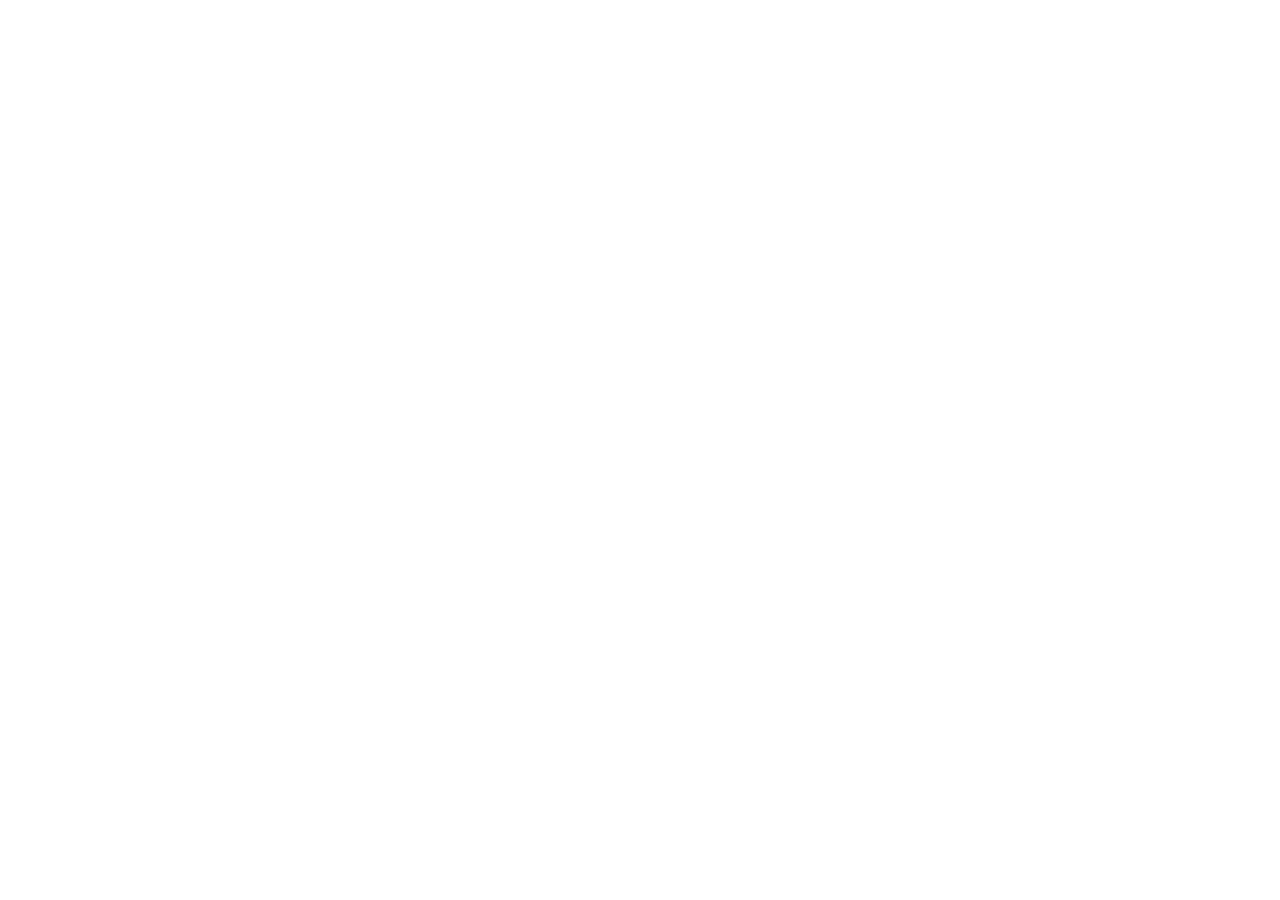
==== index.html @ 96d84e74 "Commit - 1 Scaffholding dei file nelle propie cartelle e preparazione di HTML" ====
<!DOCTYPE html>
<html lang="it">

<head>
    <meta charset="UTF-8">
    <meta name="viewport" content="width=device-width, initial-scale=1.0">
    <title>Document</title>
</head>

<body>

</body>

</html>
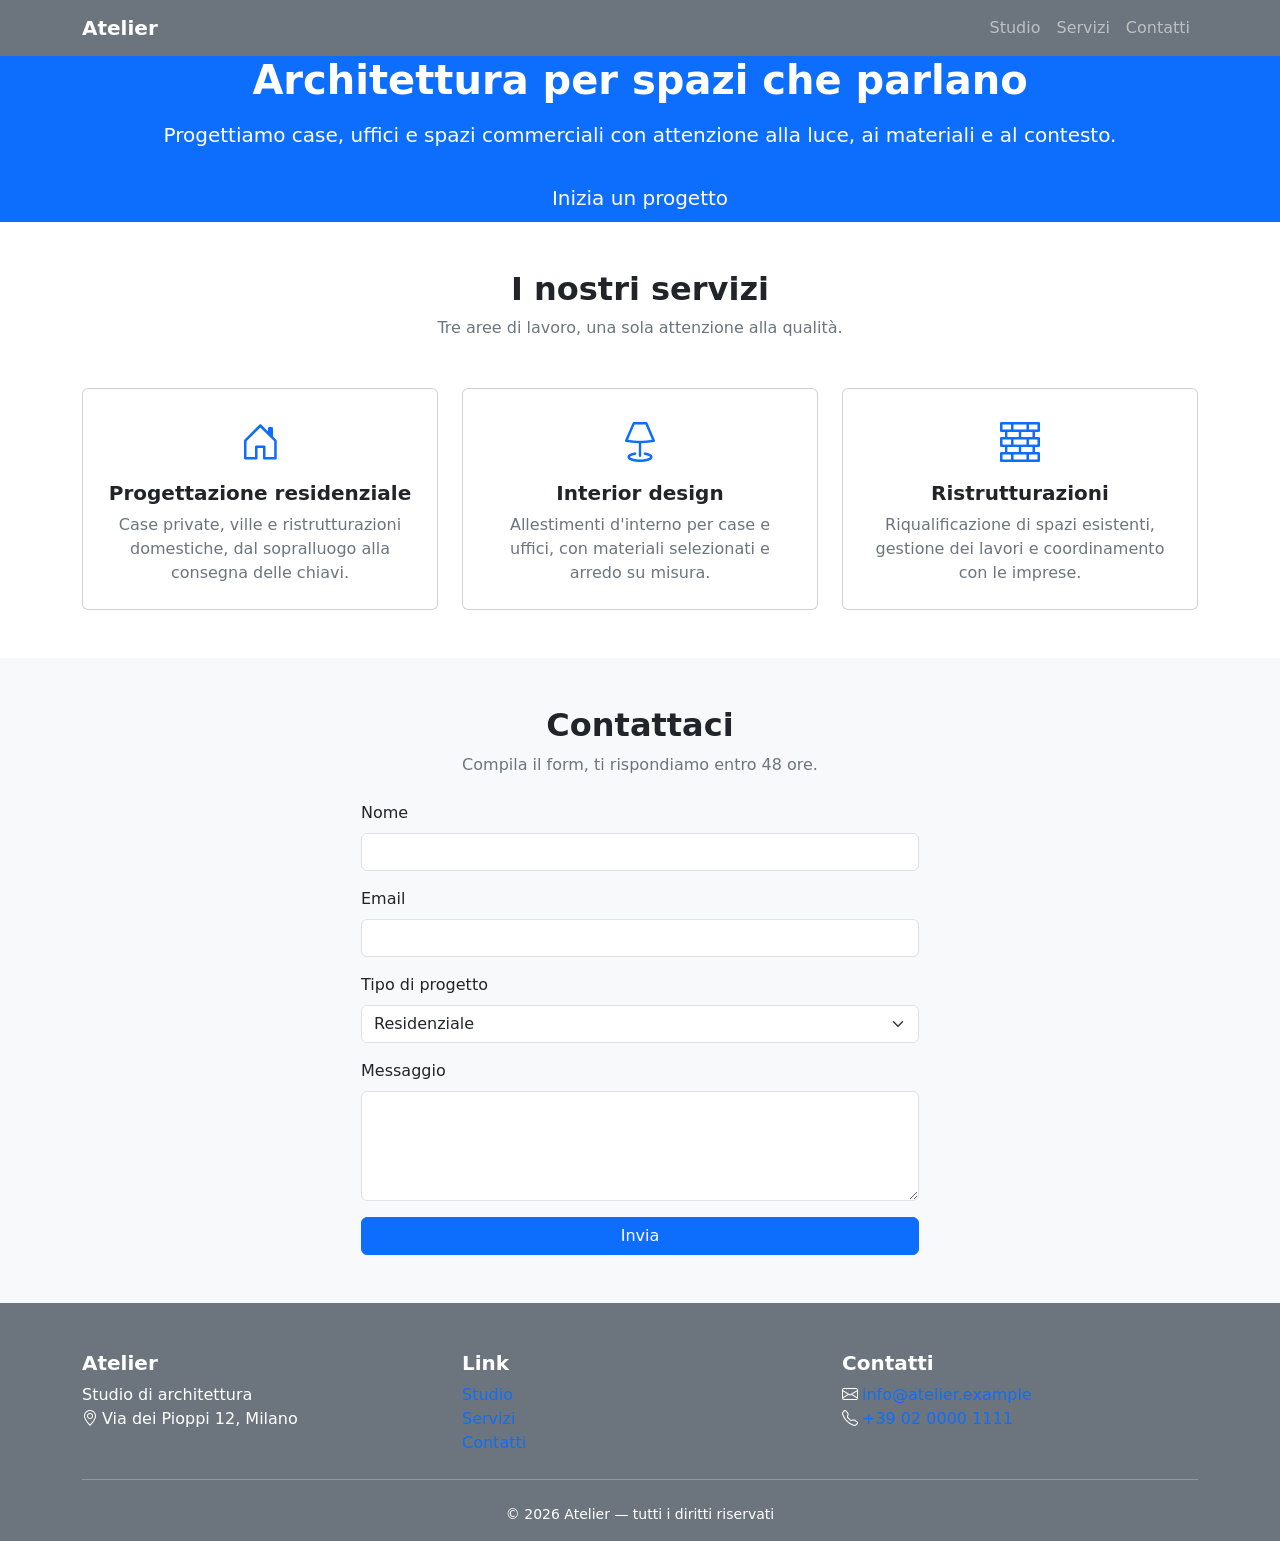
==== commit 8fc00c20: "Struttura HTML con Bootstrap 5.3.3 e Bootstrap Icons - Navbar sticky con hamburger sotto 768px:     " ====
--- a/index.html
+++ b/index.html
@@ -1,14 +1,157 @@
-<!DOCTYPE html>
+<!doctype html>
 <html lang="it">
 
 <head>
-    <meta charset="UTF-8">
-    <meta name="viewport" content="width=device-width, initial-scale=1.0">
-    <title>Document</title>
+    <meta charset="utf-8">
+    <meta name="viewport" content="width=device-width, initial-scale=1">
+    <title>Atelier — Studio di architettura</title>
+    <link href="https://cdn.jsdelivr.net/npm/bootstrap@5.3.9/dist/css/bootstrap.min.css" rel="stylesheet" integrity="sha384-yEPZ7jP9S0QKiUQ0m3jjsO4ProIW7wvR9gXkI7JOGa2XVsw53Yke2bsdkBbjmmiX" crossorigin="anonymous">
+    <link href="https://cdn.jsdelivr.net/npm/bootstrap-icons@1.13.2/font/bootstrap-icons.min.css" rel="stylesheet">
+    <link rel="stylesheet" href="assets/css/style.css">
 </head>
 
 <body>
 
+    <!-- NAVBAR -->
+    <header class="sticky-top">
+        <nav class="navbar navbar-expand-md bg-secondary" data-bs-theme="dark">
+            <div class="container">
+                <a class="navbar-brand fw-bold" href="#studio">Atelier</a>
+
+                <button class="navbar-toggler" type="button" data-bs-toggle="collapse" data-bs-target="#menu"
+                    aria-controls="menu" aria-expanded="false" aria-label="Apri menu">
+                    <span class="navbar-toggler-icon"></span>
+                </button>
+
+                <div class="collapse navbar-collapse" id="menu">
+                    <ul class="navbar-nav ms-auto">
+                        <li class="nav-item"><a class="nav-link" href="#studio">Studio</a></li>
+                        <li class="nav-item"><a class="nav-link" href="#servizi">Servizi</a></li>
+                        <li class="nav-item"><a class="nav-link" href="#contatti">Contatti</a></li>
+                    </ul>
+                </div>
+            </div>
+        </nav>
+    </header>
+
+    <main>
+
+        <!-- HERO -->
+        <section id="studio" class="hero bg-primary text-white d-flex align-items-center justify-content-center text-center">
+            <div class="container">
+                <h1 class="fw-bold mb-3">Architettura per spazi che parlano</h1>
+                <p class="lead mb-4">Progettiamo case, uffici e spazi commerciali con attenzione alla luce, ai materiali e al contesto.</p>
+                <a href="#contatti" class="btn btn-primary btn-lg">Inizia un progetto</a>
+            </div>
+        </section>
+
+        <!-- SERVIZI -->
+        <section id="servizi" class="py-5">
+            <div class="container">
+                <div class="text-center mb-5">
+                    <h2 class="fw-bold">I nostri servizi</h2>
+                    <p class="text-secondary">Tre aree di lavoro, una sola attenzione alla qualità.</p>
+                </div>
+
+                <div class="row g-4">
+                    <div class="col-12 col-md-4">
+                        <article class="card card-elevata h-100 text-center p-4">
+                            <i class="bi bi-house-door fs-1 text-primary mb-2"></i>
+                            <h3 class="h5 fw-bold">Progettazione residenziale</h3>
+                            <p class="text-secondary mb-0">Case private, ville e ristrutturazioni domestiche, dal sopralluogo alla consegna delle chiavi.</p>
+                        </article>
+                    </div>
+                    <div class="col-12 col-md-4">
+                        <article class="card card-elevata h-100 text-center p-4">
+                            <i class="bi bi-lamp fs-1 text-primary mb-2"></i>
+                            <h3 class="h5 fw-bold">Interior design</h3>
+                            <p class="text-secondary mb-0">Allestimenti d'interno per case e uffici, con materiali selezionati e arredo su misura.</p>
+                        </article>
+                    </div>
+                    <div class="col-12 col-md-4">
+                        <article class="card card-elevata h-100 text-center p-4">
+                            <i class="bi bi-bricks fs-1 text-primary mb-2"></i>
+                            <h3 class="h5 fw-bold">Ristrutturazioni</h3>
+                            <p class="text-secondary mb-0">Riqualificazione di spazi esistenti, gestione dei lavori e coordinamento con le imprese.</p>
+                        </article>
+                    </div>
+                </div>
+            </div>
+        </section>
+
+        <!-- CONTATTI -->
+        <section id="contatti" class="py-5 bg-body-tertiary">
+            <div class="container">
+                <div class="text-center mb-4">
+                    <h2 class="fw-bold">Contattaci</h2>
+                    <p class="text-secondary">Compila il form, ti rispondiamo entro 48 ore.</p>
+                </div>
+
+                <div class="col-12 col-md-8 col-lg-6 mx-auto">
+                    <form id="form-contatti">
+                        <div class="mb-3">
+                            <label for="nome" class="form-label">Nome</label>
+                            <input type="text" id="nome" class="form-control">
+                        </div>
+                        <div class="mb-3">
+                            <label for="email" class="form-label">Email</label>
+                            <input type="email" id="email" class="form-control">
+                        </div>
+                        <div class="mb-3">
+                            <label for="tipo" class="form-label">Tipo di progetto</label>
+                            <select id="tipo" class="form-select">
+                                <option>Residenziale</option>
+                                <option>Interior design</option>
+                                <option>Ristrutturazione</option>
+                            </select>
+                        </div>
+                        <div class="mb-3">
+                            <label for="messaggio" class="form-label">Messaggio</label>
+                            <textarea id="messaggio" class="form-control" rows="4"></textarea>
+                        </div>
+                        <button type="submit" class="btn btn-primary w-100">Invia</button>
+                    </form>
+                </div>
+            </div>
+        </section>
+
+    </main>
+
+    <!-- FOOTER -->
+    <footer class="bg-secondary text-white pt-5 pb-3">
+        <div class="container">
+            <div class="row g-4">
+                <div class="col-12 col-md-4">
+                    <h3 class="h5 fw-bold">Atelier</h3>
+                    <p class="mb-0">
+                        Studio di architettura<br>
+                        <i class="bi bi-geo-alt me-1"></i>Via dei Pioppi 12, Milano
+                    </p>
+                </div>
+                <div class="col-12 col-md-4">
+                    <h3 class="h5 fw-bold">Link</h3>
+                    <ul class="list-unstyled mb-0">
+                        <li><a class="link-footer text-decoration-none" href="#studio">Studio</a></li>
+                        <li><a class="link-footer text-decoration-none" href="#servizi">Servizi</a></li>
+                        <li><a class="link-footer text-decoration-none" href="#contatti">Contatti</a></li>
+                    </ul>
+                </div>
+                <div class="col-12 col-md-4">
+                    <h3 class="h5 fw-bold">Contatti</h3>
+                    <ul class="list-unstyled mb-0">
+                        <li><i class="bi bi-envelope me-1"></i><a class="link-footer text-decoration-none" href="mailto:info@atelier.example">info@atelier.example</a></li>
+                        <li><i class="bi bi-telephone me-1"></i><a class="link-footer text-decoration-none" href="tel:+390200001111">+39 02 0000 1111</a></li>
+                    </ul>
+                </div>
+            </div>
+
+            <hr class="my-4">
+            <p class="text-center small mb-0">© 2026 Atelier — tutti i diritti riservati</p>
+        </div>
+    </footer>
+
+    <script src="https://cdn.jsdelivr.net/npm/bootstrap@5.3.9/dist/js/bootstrap.bundle.min.js" integrity="sha384-WyOxWvTyr1QaMPfiPJSv76iReVthorl5uWlFtZPyK0IEB0hGzo9y5Bp9mYanr8Bu" crossorigin="anonymous"></script>
+    <script src="assets/js/script.js"></script>
 </body>
 
-</html>+</html>
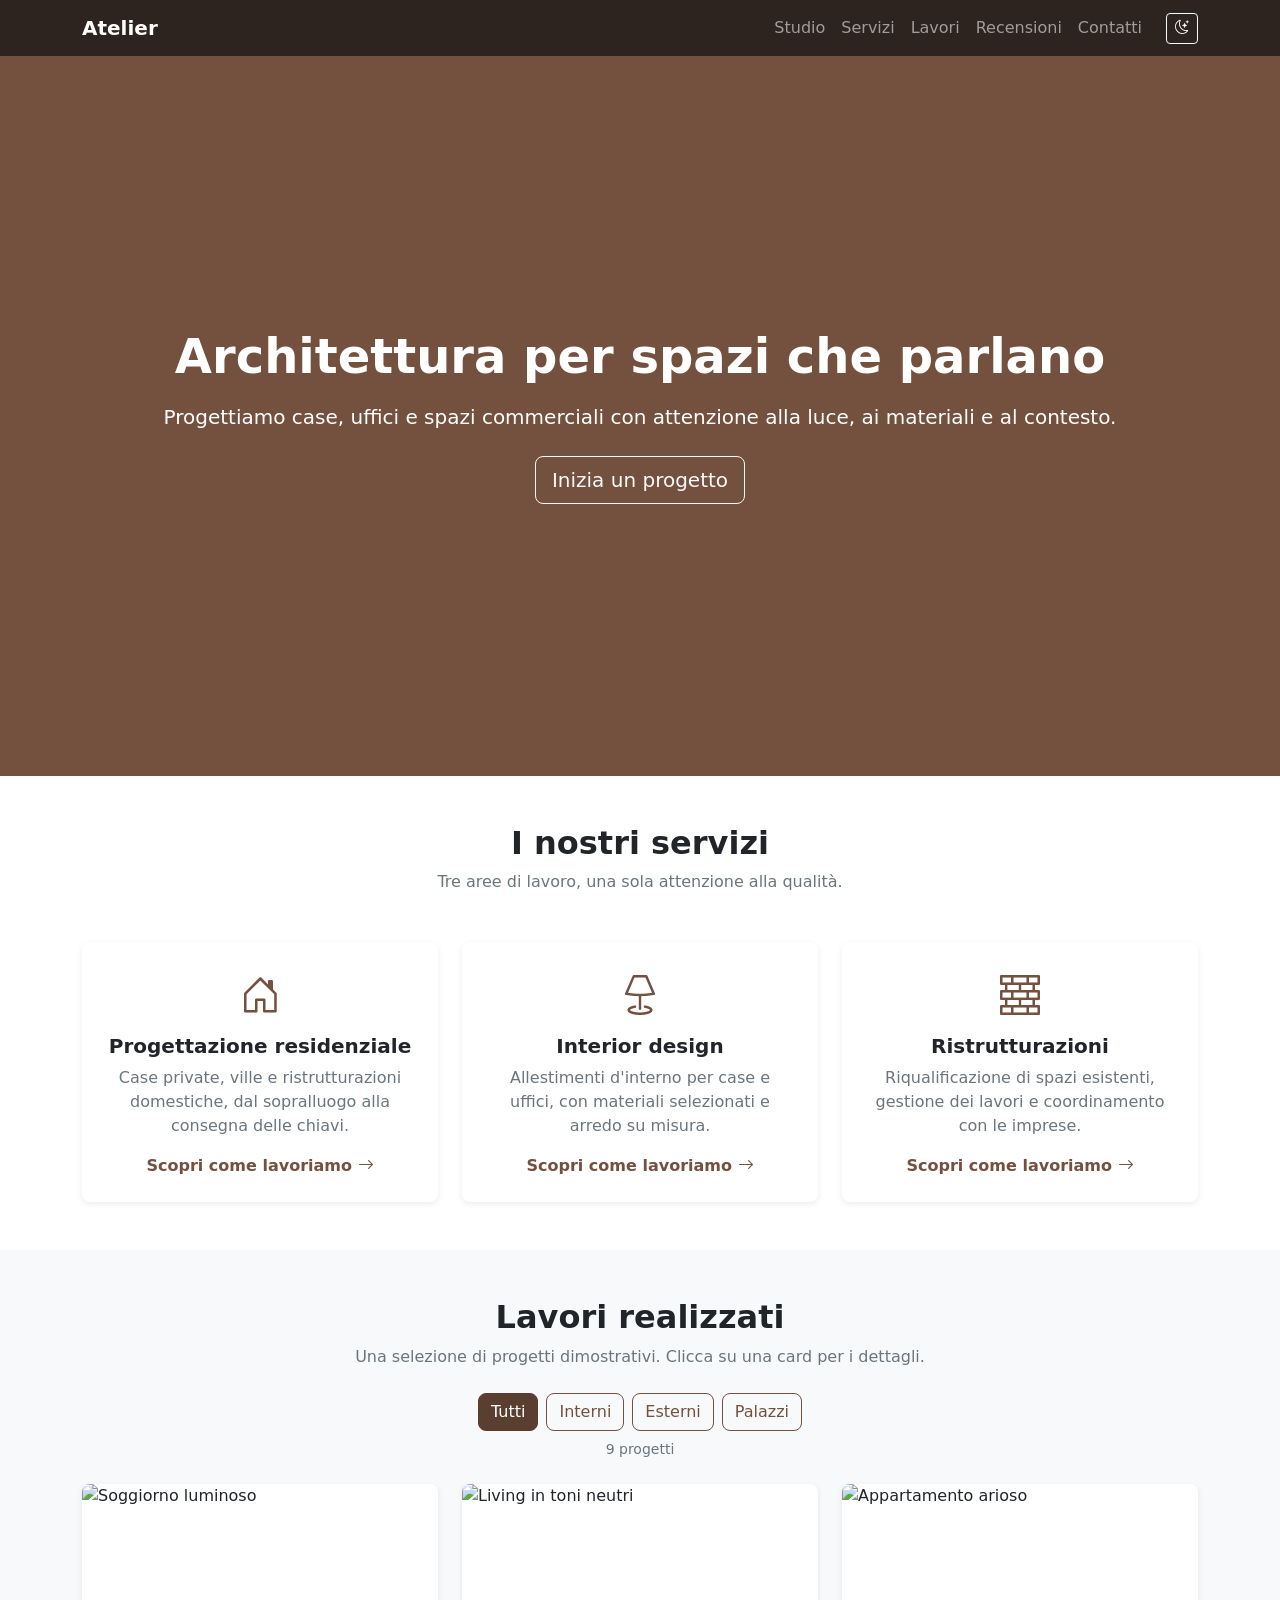
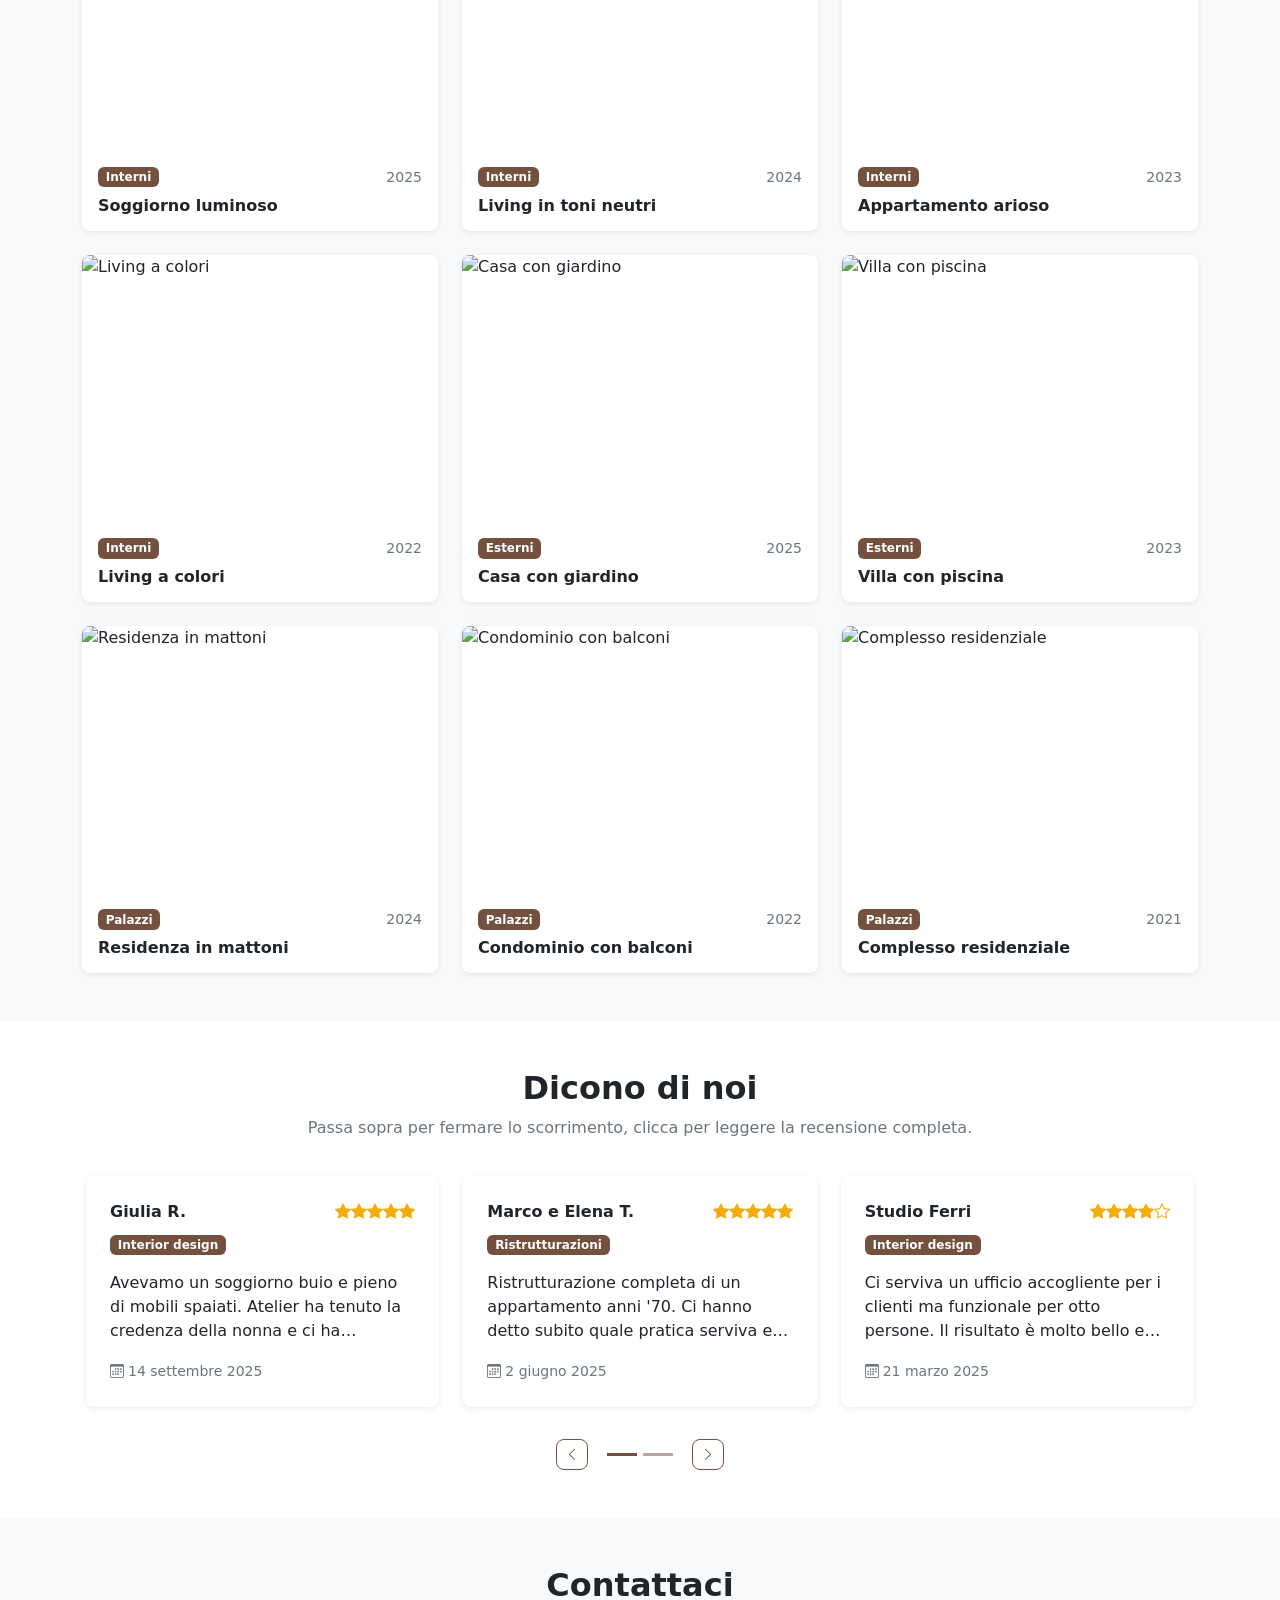
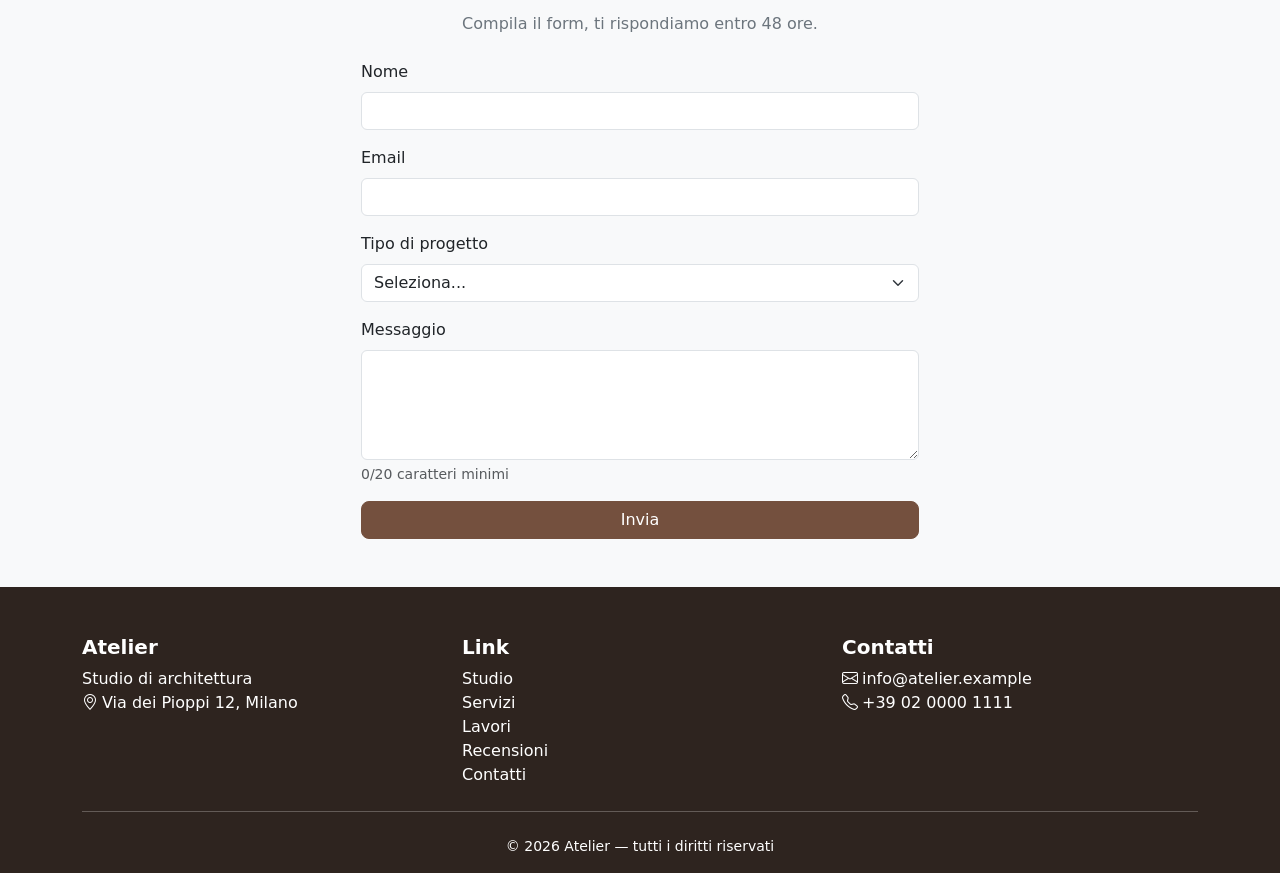
==== commit d3ccab2c: "Lavori filtrabili, recensioni, pagina servizio, tema scuro e validazione form, sicurezza: niente inn" ====
--- a/index.html
+++ b/index.html
@@ -1,10 +1,12 @@
 <!doctype html>
-<html lang="it">
+<html lang="it" data-bs-theme="light">
 
 <head>
     <meta charset="utf-8">
     <meta name="viewport" content="width=device-width, initial-scale=1">
     <title>Atelier — Studio di architettura</title>
+    <meta name="description" content="Atelier, studio di architettura a Milano: progettazione residenziale, interior design e ristrutturazioni.">
+    <link rel="preconnect" href="https://images.unsplash.com">
     <link href="https://cdn.jsdelivr.net/npm/bootstrap@5.3.9/dist/css/bootstrap.min.css" rel="stylesheet" integrity="sha384-yEPZ7jP9S0QKiUQ0m3jjsO4ProIW7wvR9gXkI7JOGa2XVsw53Yke2bsdkBbjmmiX" crossorigin="anonymous">
     <link href="https://cdn.jsdelivr.net/npm/bootstrap-icons@1.13.2/font/bootstrap-icons.min.css" rel="stylesheet">
     <link rel="stylesheet" href="assets/css/style.css">
@@ -13,20 +15,27 @@
 <body>
 
     <!-- NAVBAR -->
-    <header class="sticky-top">
+    <header class="site-header">
         <nav class="navbar navbar-expand-md bg-secondary" data-bs-theme="dark">
             <div class="container">
                 <a class="navbar-brand fw-bold" href="#studio">Atelier</a>
 
-                <button class="navbar-toggler" type="button" data-bs-toggle="collapse" data-bs-target="#menu"
-                    aria-controls="menu" aria-expanded="false" aria-label="Apri menu">
-                    <span class="navbar-toggler-icon"></span>
-                </button>
+                <div class="d-flex align-items-center gap-2 order-md-last ms-auto ms-md-3">
+                    <button id="toggle-tema" class="btn btn-sm btn-outline-light" type="button" aria-label="Passa al tema scuro" aria-pressed="false">
+                        <i class="bi bi-moon-stars"></i>
+                    </button>
+                    <button class="navbar-toggler" type="button" data-bs-toggle="collapse" data-bs-target="#menu"
+                        aria-controls="menu" aria-expanded="false" aria-label="Apri menu">
+                        <span class="navbar-toggler-icon"></span>
+                    </button>
+                </div>
 
                 <div class="collapse navbar-collapse" id="menu">
                     <ul class="navbar-nav ms-auto">
                         <li class="nav-item"><a class="nav-link" href="#studio">Studio</a></li>
                         <li class="nav-item"><a class="nav-link" href="#servizi">Servizi</a></li>
+                        <li class="nav-item"><a class="nav-link" href="#lavori">Lavori</a></li>
+                        <li class="nav-item"><a class="nav-link" href="#recensioni">Recensioni</a></li>
                         <li class="nav-item"><a class="nav-link" href="#contatti">Contatti</a></li>
                     </ul>
                 </div>
@@ -41,39 +50,60 @@
             <div class="container">
                 <h1 class="fw-bold mb-3">Architettura per spazi che parlano</h1>
                 <p class="lead mb-4">Progettiamo case, uffici e spazi commerciali con attenzione alla luce, ai materiali e al contesto.</p>
-                <a href="#contatti" class="btn btn-primary btn-lg">Inizia un progetto</a>
-            </div>
-        </section>
-
-        <!-- SERVIZI -->
+                <a href="#contatti" class="btn btn-outline-light btn-lg">Inizia un progetto</a>
+            </div>
+        </section>
+
+        <!-- SERVIZI (card generate da script.js) -->
         <section id="servizi" class="py-5">
             <div class="container">
                 <div class="text-center mb-5">
                     <h2 class="fw-bold">I nostri servizi</h2>
                     <p class="text-secondary">Tre aree di lavoro, una sola attenzione alla qualità.</p>
                 </div>
-
-                <div class="row g-4">
-                    <div class="col-12 col-md-4">
-                        <article class="card card-elevata h-100 text-center p-4">
-                            <i class="bi bi-house-door fs-1 text-primary mb-2"></i>
-                            <h3 class="h5 fw-bold">Progettazione residenziale</h3>
-                            <p class="text-secondary mb-0">Case private, ville e ristrutturazioni domestiche, dal sopralluogo alla consegna delle chiavi.</p>
-                        </article>
-                    </div>
-                    <div class="col-12 col-md-4">
-                        <article class="card card-elevata h-100 text-center p-4">
-                            <i class="bi bi-lamp fs-1 text-primary mb-2"></i>
-                            <h3 class="h5 fw-bold">Interior design</h3>
-                            <p class="text-secondary mb-0">Allestimenti d'interno per case e uffici, con materiali selezionati e arredo su misura.</p>
-                        </article>
-                    </div>
-                    <div class="col-12 col-md-4">
-                        <article class="card card-elevata h-100 text-center p-4">
-                            <i class="bi bi-bricks fs-1 text-primary mb-2"></i>
-                            <h3 class="h5 fw-bold">Ristrutturazioni</h3>
-                            <p class="text-secondary mb-0">Riqualificazione di spazi esistenti, gestione dei lavori e coordinamento con le imprese.</p>
-                        </article>
+                <div class="row g-4" id="griglia-servizi"></div>
+            </div>
+        </section>
+
+        <!-- LAVORI (card generate da script.js) -->
+        <section id="lavori" class="py-5 bg-body-tertiary">
+            <div class="container">
+                <div class="text-center mb-4">
+                    <h2 class="fw-bold">Lavori realizzati</h2>
+                    <p class="text-secondary">Una selezione di progetti dimostrativi. Clicca su una card per i dettagli.</p>
+                </div>
+
+                <div class="d-flex flex-wrap justify-content-center gap-2 mb-2" id="filtri" role="group" aria-label="Filtra lavori">
+                    <button type="button" class="btn btn-outline-primary active" data-filtro="tutti" aria-pressed="true">Tutti</button>
+                    <button type="button" class="btn btn-outline-primary" data-filtro="interni" aria-pressed="false">Interni</button>
+                    <button type="button" class="btn btn-outline-primary" data-filtro="esterni" aria-pressed="false">Esterni</button>
+                    <button type="button" class="btn btn-outline-primary" data-filtro="palazzi" aria-pressed="false">Palazzi</button>
+                </div>
+                <p class="text-center text-secondary small mb-4" id="conteggio-lavori" aria-live="polite"></p>
+
+                <div class="row g-4" id="griglia-lavori"></div>
+            </div>
+        </section>
+
+        <!-- RECENSIONI (slide generate da script.js) -->
+        <section id="recensioni" class="py-5">
+            <div class="container">
+                <div class="text-center mb-4">
+                    <h2 class="fw-bold">Dicono di noi</h2>
+                    <p class="text-secondary">Passa sopra per fermare lo scorrimento, clicca per leggere la recensione completa.</p>
+                </div>
+
+                <div id="carousel-recensioni" class="carousel slide">
+                    <div class="carousel-inner" id="slide-recensioni"></div>
+
+                    <div class="d-flex justify-content-center align-items-center gap-3 mt-2">
+                        <button class="btn btn-outline-primary btn-sm" type="button" data-bs-target="#carousel-recensioni" data-bs-slide="prev" aria-label="Recensioni precedenti">
+                            <i class="bi bi-chevron-left"></i>
+                        </button>
+                        <div class="carousel-indicators" id="indicatori-recensioni"></div>
+                        <button class="btn btn-outline-primary btn-sm" type="button" data-bs-target="#carousel-recensioni" data-bs-slide="next" aria-label="Recensioni successive">
+                            <i class="bi bi-chevron-right"></i>
+                        </button>
                     </div>
                 </div>
             </div>
@@ -88,28 +118,32 @@
                 </div>
 
                 <div class="col-12 col-md-8 col-lg-6 mx-auto">
-                    <form id="form-contatti">
+                    <form id="form-contatti" novalidate>
                         <div class="mb-3">
                             <label for="nome" class="form-label">Nome</label>
-                            <input type="text" id="nome" class="form-control">
+                            <input type="text" id="nome" name="nome" class="form-control" autocomplete="name">
+                            <div class="invalid-feedback">Inserisci il tuo nome.</div>
                         </div>
                         <div class="mb-3">
                             <label for="email" class="form-label">Email</label>
-                            <input type="email" id="email" class="form-control">
+                            <input type="email" id="email" name="email" class="form-control" autocomplete="email">
+                            <div class="invalid-feedback">Inserisci un'email valida, con la @.</div>
                         </div>
                         <div class="mb-3">
                             <label for="tipo" class="form-label">Tipo di progetto</label>
-                            <select id="tipo" class="form-select">
-                                <option>Residenziale</option>
-                                <option>Interior design</option>
-                                <option>Ristrutturazione</option>
+                            <select id="tipo" name="tipo" class="form-select">
+                                <option value="" selected disabled>Seleziona...</option>
                             </select>
+                            <div class="invalid-feedback">Scegli un tipo di progetto.</div>
                         </div>
                         <div class="mb-3">
                             <label for="messaggio" class="form-label">Messaggio</label>
-                            <textarea id="messaggio" class="form-control" rows="4"></textarea>
+                            <textarea id="messaggio" name="messaggio" class="form-control" rows="4" aria-describedby="contatore-messaggio"></textarea>
+                            <div class="invalid-feedback">Scrivi almeno 20 caratteri.</div>
+                            <div class="form-text" id="contatore-messaggio"></div>
                         </div>
                         <button type="submit" class="btn btn-primary w-100">Invia</button>
+                        <div id="form-esito" class="d-none" role="alert"></div>
                     </form>
                 </div>
             </div>
@@ -133,6 +167,8 @@
                     <ul class="list-unstyled mb-0">
                         <li><a class="link-footer text-decoration-none" href="#studio">Studio</a></li>
                         <li><a class="link-footer text-decoration-none" href="#servizi">Servizi</a></li>
+                        <li><a class="link-footer text-decoration-none" href="#lavori">Lavori</a></li>
+                        <li><a class="link-footer text-decoration-none" href="#recensioni">Recensioni</a></li>
                         <li><a class="link-footer text-decoration-none" href="#contatti">Contatti</a></li>
                     </ul>
                 </div>
@@ -150,7 +186,35 @@
         </div>
     </footer>
 
+    <!-- MODAL: dettagli lavoro -->
+    <div class="modal fade" id="modal-lavoro" tabindex="-1" aria-labelledby="modal-lavoro-titolo" aria-hidden="true">
+        <div class="modal-dialog modal-lg modal-dialog-centered modal-dialog-scrollable">
+            <div class="modal-content">
+                <div class="modal-header">
+                    <h2 class="modal-title h5 fw-bold" id="modal-lavoro-titolo"></h2>
+                    <button type="button" class="btn-close" data-bs-dismiss="modal" aria-label="Chiudi"></button>
+                </div>
+                <div class="modal-body" id="modal-lavoro-corpo"></div>
+            </div>
+        </div>
+    </div>
+
+    <!-- MODAL: recensione completa -->
+    <div class="modal fade" id="modal-recensione" tabindex="-1" aria-labelledby="modal-recensione-titolo" aria-hidden="true">
+        <div class="modal-dialog modal-dialog-centered">
+            <div class="modal-content">
+                <div class="modal-header">
+                    <h2 class="modal-title h5 fw-bold" id="modal-recensione-titolo"></h2>
+                    <button type="button" class="btn-close" data-bs-dismiss="modal" aria-label="Chiudi"></button>
+                </div>
+                <div class="modal-body" id="modal-recensione-corpo"></div>
+            </div>
+        </div>
+    </div>
+
     <script src="https://cdn.jsdelivr.net/npm/bootstrap@5.3.9/dist/js/bootstrap.bundle.min.js" integrity="sha384-WyOxWvTyr1QaMPfiPJSv76iReVthorl5uWlFtZPyK0IEB0hGzo9y5Bp9mYanr8Bu" crossorigin="anonymous"></script>
+    <script src="assets/js/dati.js"></script>
+    <script src="assets/js/comune.js"></script>
     <script src="assets/js/script.js"></script>
 </body>
 
--- a/assets/css/style.css
+++ b/assets/css/style.css
@@ -0,0 +1,309 @@
+/* Atelier — Week Project Settimana VI
+   Solo quello che Bootstrap non fa già: colori brand, tema scuro,
+   card, lavori, recensioni e pagina servizio. CSS puro con variabili e nesting nativo. */
+
+
+/* === Variabili === */
+
+:root {
+    --brand-primary: hsl(20, 30%, 35%);        /* bottoni, hero, accenti */
+    --brand-primary-hover: hsl(20, 30%, 27%);  /* bottoni hover */
+    --brand-primary-rgb: 116, 80, 62;          /* stesso colore in R,G,B: serve agli aloni di focus di Bootstrap */
+    --brand-secondary: hsl(20, 20%, 15%);      /* navbar + footer */
+    --link-footer-hover: hsl(40, 30%, 90%);
+    --stelle: hsl(42, 90%, 50%);
+
+    --radius-base: 8px;
+    --transition-base: 250ms ease;
+    --shadow-card: 0 2px 6px rgba(0, 0, 0, 0.08);
+    --shadow-card-hover: 0 10px 24px rgba(0, 0, 0, 0.12);
+    --altezza-navbar: 56px;
+}
+
+
+/* === Override Bootstrap === */
+
+/* .bg-primary, .bg-secondary e .text-primary di Bootstrap hanno !important */
+.bg-primary {
+    background-color: var(--brand-primary) !important;
+}
+
+.bg-secondary {
+    background-color: var(--brand-secondary) !important;
+}
+
+.text-primary {
+    color: var(--brand-primary) !important;
+}
+
+/* i bottoni Bootstrap leggono i colori dalle variabili --bs-btn-* */
+.btn-primary,
+.btn-outline-primary {
+    --bs-btn-hover-bg: var(--brand-primary-hover);
+    --bs-btn-hover-border-color: var(--brand-primary-hover);
+    --bs-btn-active-bg: var(--brand-primary-hover);
+    --bs-btn-active-border-color: var(--brand-primary-hover);
+    --bs-btn-focus-shadow-rgb: var(--brand-primary-rgb);
+    --bs-btn-border-radius: var(--radius-base);
+}
+
+.btn-primary {
+    --bs-btn-bg: var(--brand-primary);
+    --bs-btn-border-color: var(--brand-primary);
+}
+
+.btn-outline-primary {
+    --bs-btn-color: var(--brand-primary);
+    --bs-btn-border-color: var(--brand-primary);
+    --bs-btn-hover-color: #fff;
+    --bs-btn-active-color: #fff;
+}
+
+/* campi del form: bordo e alone di focus col colore brand */
+.form-control:focus,
+.form-select:focus {
+    border-color: var(--brand-primary);
+    box-shadow: 0 0 0 0.25rem rgba(var(--brand-primary-rgb), 0.25);
+}
+
+/* accordion delle FAQ (pagina servizio) */
+.accordion {
+    --bs-accordion-active-color: var(--brand-primary);
+    --bs-accordion-active-bg: rgba(var(--brand-primary-rgb), 0.08);
+    --bs-accordion-btn-focus-box-shadow: 0 0 0 0.25rem rgba(var(--brand-primary-rgb), 0.25);
+}
+
+
+/* === Layout generale === */
+
+.site-header {
+    position: sticky;
+    top: 0;
+    z-index: 1020;
+}
+
+/* le ancore non finiscono sotto la navbar sticky */
+section[id] {
+    scroll-margin-top: var(--altezza-navbar);
+}
+
+.hero {
+    min-height: 80vh;
+
+    h1 {
+        font-size: 2rem;
+
+        @media (min-width: 768px) {
+            font-size: 3rem;
+        }
+    }
+}
+
+
+/* === Card === */
+
+/* base comune: card dei servizi/lavori e card delle recensioni */
+.card-elevata,
+.recensione-card {
+    border: 0;
+    border-radius: var(--radius-base);
+    box-shadow: var(--shadow-card);
+    transition: transform var(--transition-base), box-shadow var(--transition-base),
+        background-color var(--transition-base), color var(--transition-base);
+
+    &:hover {
+        transform: translateY(var(--lift, -4px));
+        box-shadow: var(--shadow-card-hover);
+    }
+}
+
+/* card servizio cliccabile: la freccia scorre al passaggio del mouse */
+.card-servizio {
+    .vai {
+        color: var(--brand-primary);
+        transition: transform var(--transition-base);
+    }
+
+    &:hover .vai {
+        transform: translateX(4px);
+    }
+}
+
+
+/* === Lavori === */
+
+.lavoro-card {
+    cursor: pointer;
+
+    /* width/height nell'HTML riservano lo spazio (niente salti al caricamento) */
+    img {
+        height: auto;
+        aspect-ratio: 4 / 3;
+        object-fit: cover;
+    }
+}
+
+.lavoro-card:focus-visible,
+.recensione-card:focus-visible {
+    outline: 3px solid var(--brand-primary);
+    outline-offset: 2px;
+}
+
+.modal-lavoro-img {
+    max-height: 60vh;
+    object-fit: cover;
+}
+
+
+/* === Recensioni (carousel) === */
+
+#carousel-recensioni {
+    .carousel-item {
+        /* spazio sopra e sotto: la card sollevata e la sua ombra non vengono tagliate */
+        padding: 12px 4px 24px;
+    }
+
+    .carousel-indicators {
+        position: static;
+        margin: 0;
+
+        [data-bs-target] {
+            background-color: var(--brand-primary);
+        }
+    }
+}
+
+.recensione-card {
+    --lift: -8px; /* si alza un po' di più delle altre card */
+    width: 100%;
+    cursor: pointer;
+    background: var(--bs-body-bg);
+    color: var(--bs-body-color);
+
+    &:focus-visible {
+        transform: translateY(var(--lift));
+        box-shadow: var(--shadow-card-hover);
+    }
+
+    /* anteprima: massimo 3 righe, il testo completo è nel modal */
+    .estratto {
+        display: -webkit-box;
+        -webkit-line-clamp: 3;
+        -webkit-box-orient: vertical;
+        overflow: hidden;
+    }
+}
+
+.stelle {
+    color: var(--stelle);
+}
+
+
+/* === Pagina servizio === */
+
+.servizio-hero {
+    min-height: 40vh;
+}
+
+.testo-stretto {
+    max-width: 42rem;
+}
+
+.fase-numero {
+    flex-shrink: 0;
+    width: 2.5rem;
+    height: 2.5rem;
+    display: grid;
+    place-items: center;
+    border-radius: 50%;
+    background-color: var(--brand-primary);
+    color: #fff;
+    font-weight: 700;
+}
+
+
+/* === Footer === */
+
+.link-footer {
+    color: #fff;
+    transition: color var(--transition-base);
+
+    &:hover {
+        color: var(--link-footer-hover);
+    }
+}
+
+
+/* === Tema scuro ===
+   JS mette la classe .dark sul body (e data-bs-theme="dark" su <html>,
+   così Bootstrap scurisce da solo form, modal e accordion).
+   Qui sotto i ritocchi con i toni caldi del brand. */
+
+body.dark {
+    --bs-body-bg: hsl(20, 15%, 9%);
+    --bs-body-color: hsl(40, 25%, 90%);
+    --bs-border-color: hsl(20, 10%, 24%);
+    --superficie: hsl(20, 12%, 13%);
+    --superficie-card: hsl(20, 12%, 18%);
+    --testo-tenue: hsl(30, 10%, 68%);
+    --brand-chiaro: hsl(20, 35%, 65%);
+
+    .text-secondary {
+        color: var(--testo-tenue) !important;
+    }
+
+    .text-primary {
+        color: var(--brand-chiaro) !important;
+    }
+
+    .bg-body-tertiary {
+        background-color: var(--superficie) !important;
+    }
+
+    .card {
+        --bs-card-bg: var(--superficie-card);
+        --bs-card-color: var(--bs-body-color);
+    }
+
+    .recensione-card {
+        background: var(--superficie-card);
+    }
+
+    .site-header {
+        border-bottom: 1px solid var(--bs-border-color);
+    }
+
+    .btn-outline-primary {
+        --bs-btn-color: var(--brand-chiaro);
+        --bs-btn-border-color: var(--brand-chiaro);
+    }
+
+    .accordion {
+        --bs-accordion-bg: var(--superficie);
+        --bs-accordion-active-color: var(--brand-chiaro);
+    }
+
+    .modal {
+        --bs-modal-bg: var(--superficie-card);
+    }
+
+    .vai {
+        color: var(--brand-chiaro);
+    }
+}
+
+/* passaggio morbido tra tema chiaro e scuro */
+body,
+.bg-body-tertiary {
+    transition: background-color var(--transition-base), color var(--transition-base);
+}
+
+
+/* chi preferisce meno movimento non vede sollevamenti e slide */
+@media (prefers-reduced-motion: reduce) {
+    *,
+    *::before,
+    *::after {
+        transition: none !important;
+    }
+}
